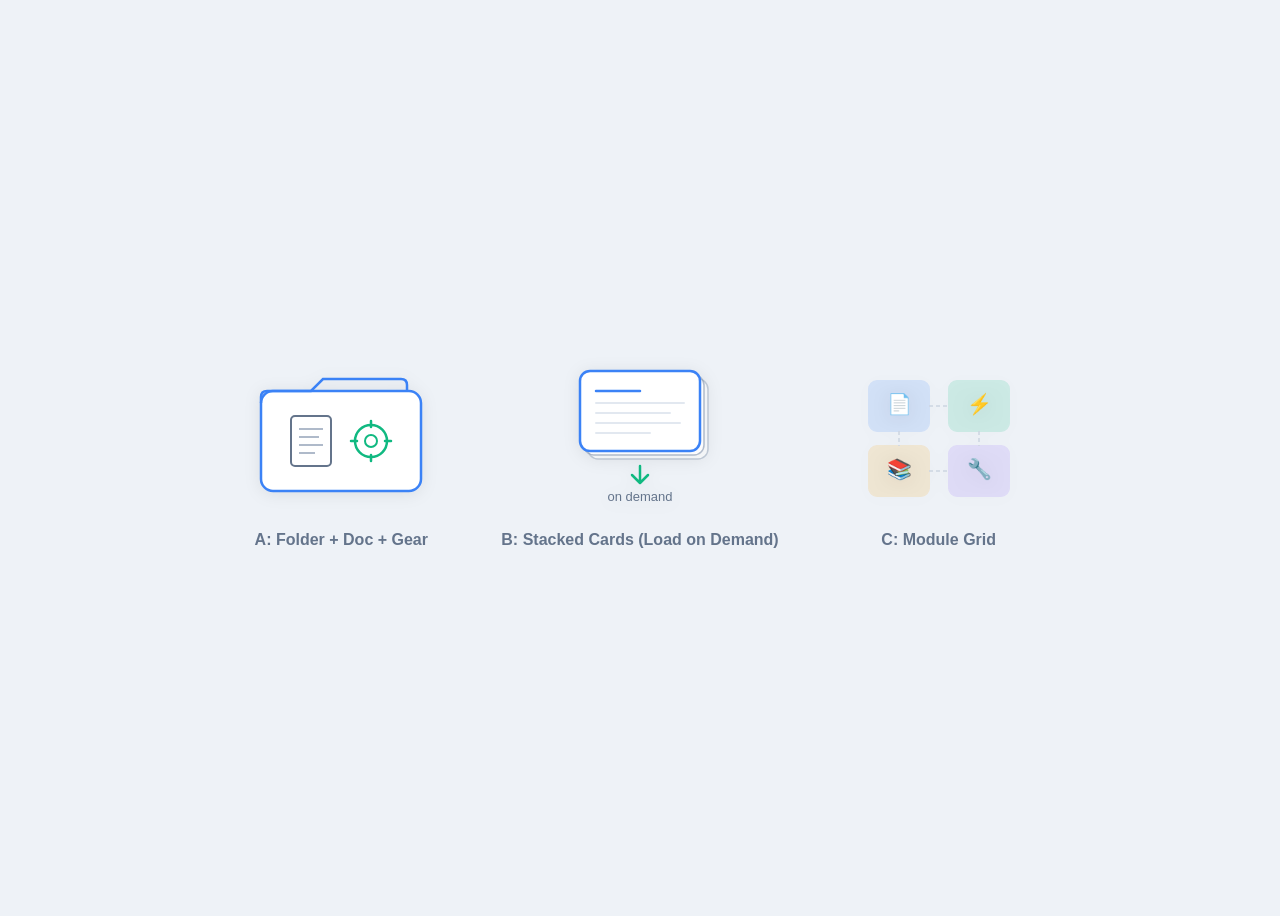
==== cover-icons-preview.html @ 92a73c65 "temp: cover icon options preview" ====
<!DOCTYPE html>
<html><head><meta charset="UTF-8"><title>Cover Icon Options</title>
<style>
body { background: #EEF2F7; display: flex; gap: 60px; justify-content: center; align-items: center; min-height: 100vh; flex-wrap: wrap; font-family: -apple-system, sans-serif; }
.option { text-align: center; }
.option h3 { margin-top: 16px; color: #64748B; font-size: 16px; }
svg { filter: drop-shadow(0 2px 8px rgba(0,0,0,0.08)); }
</style></head><body>

<div class="option">
<svg width="200" height="160" viewBox="0 0 200 160">
  <!-- Option A: Folder with doc + gear -->
  <rect x="20" y="40" width="160" height="100" rx="12" fill="white" stroke="#3B82F6" stroke-width="2.5"/>
  <path d="M20 52 L20 46 Q20 40 26 40 L70 40 L82 28 L160 28 Q166 28 166 34 L166 40" fill="none" stroke="#3B82F6" stroke-width="2.5"/>
  <!-- Doc icon -->
  <rect x="50" y="65" width="40" height="50" rx="4" fill="none" stroke="#64748B" stroke-width="2"/>
  <line x1="58" y1="78" x2="82" y2="78" stroke="#94A3B8" stroke-width="1.5"/>
  <line x1="58" y1="86" x2="78" y2="86" stroke="#94A3B8" stroke-width="1.5"/>
  <line x1="58" y1="94" x2="82" y2="94" stroke="#94A3B8" stroke-width="1.5"/>
  <line x1="58" y1="102" x2="74" y2="102" stroke="#94A3B8" stroke-width="1.5"/>
  <!-- Gear icon -->
  <circle cx="130" cy="90" r="16" fill="none" stroke="#10B981" stroke-width="2.5"/>
  <circle cx="130" cy="90" r="6" fill="none" stroke="#10B981" stroke-width="2"/>
  <line x1="130" y1="70" x2="130" y2="76" stroke="#10B981" stroke-width="2.5" stroke-linecap="round"/>
  <line x1="130" y1="104" x2="130" y2="110" stroke="#10B981" stroke-width="2.5" stroke-linecap="round"/>
  <line x1="110" y1="90" x2="116" y2="90" stroke="#10B981" stroke-width="2.5" stroke-linecap="round"/>
  <line x1="144" y1="90" x2="150" y2="90" stroke="#10B981" stroke-width="2.5" stroke-linecap="round"/>
</svg>
<h3>A: Folder + Doc + Gear</h3>
</div>

<div class="option">
<svg width="200" height="160" viewBox="0 0 200 160">
  <!-- Option B: Stacked cards / layers -->
  <rect x="40" y="20" width="120" height="80" rx="10" fill="white" stroke="#94A3B8" stroke-width="1.5" opacity="0.5" transform="translate(8, 8)"/>
  <rect x="40" y="20" width="120" height="80" rx="10" fill="white" stroke="#94A3B8" stroke-width="1.5" opacity="0.7" transform="translate(4, 4)"/>
  <rect x="40" y="20" width="120" height="80" rx="10" fill="white" stroke="#3B82F6" stroke-width="2.5"/>
  <!-- Lines on top card -->
  <line x1="56" y1="40" x2="100" y2="40" stroke="#3B82F6" stroke-width="2.5" stroke-linecap="round"/>
  <line x1="56" y1="52" x2="144" y2="52" stroke="#E2E8F0" stroke-width="2" stroke-linecap="round"/>
  <line x1="56" y1="62" x2="130" y2="62" stroke="#E2E8F0" stroke-width="2" stroke-linecap="round"/>
  <line x1="56" y1="72" x2="140" y2="72" stroke="#E2E8F0" stroke-width="2" stroke-linecap="round"/>
  <line x1="56" y1="82" x2="110" y2="82" stroke="#E2E8F0" stroke-width="2" stroke-linecap="round"/>
  <!-- Arrow indicating "load" -->
  <path d="M100 115 L100 130 M92 124 L100 132 L108 124" stroke="#10B981" stroke-width="2.5" fill="none" stroke-linecap="round" stroke-linejoin="round"/>
  <text x="100" y="150" text-anchor="middle" font-size="13" fill="#64748B" font-family="-apple-system, sans-serif">on demand</text>
</svg>
<h3>B: Stacked Cards (Load on Demand)</h3>
</div>

<div class="option">
<svg width="200" height="160" viewBox="0 0 200 160">
  <!-- Option C: Puzzle pieces -->
  <rect x="30" y="30" width="60" height="50" rx="8" fill="#3B82F6" opacity="0.15" stroke="#3B82F6" stroke-width="2"/>
  <text x="60" y="60" text-anchor="middle" font-size="20">📄</text>
  
  <rect x="110" y="30" width="60" height="50" rx="8" fill="#10B981" opacity="0.15" stroke="#10B981" stroke-width="2"/>
  <text x="140" y="60" text-anchor="middle" font-size="20">⚡</text>
  
  <rect x="30" y="95" width="60" height="50" rx="8" fill="#F59E0B" opacity="0.15" stroke="#F59E0B" stroke-width="2"/>
  <text x="60" y="125" text-anchor="middle" font-size="20">📚</text>
  
  <rect x="110" y="95" width="60" height="50" rx="8" fill="#8B5CF6" opacity="0.15" stroke="#8B5CF6" stroke-width="2"/>
  <text x="140" y="125" text-anchor="middle" font-size="20">🔧</text>
  
  <!-- Connection lines -->
  <line x1="90" y1="55" x2="110" y2="55" stroke="#CBD5E1" stroke-width="1.5" stroke-dasharray="4 3"/>
  <line x1="90" y1="120" x2="110" y2="120" stroke="#CBD5E1" stroke-width="1.5" stroke-dasharray="4 3"/>
  <line x1="60" y1="80" x2="60" y2="95" stroke="#CBD5E1" stroke-width="1.5" stroke-dasharray="4 3"/>
  <line x1="140" y1="80" x2="140" y2="95" stroke="#CBD5E1" stroke-width="1.5" stroke-dasharray="4 3"/>
</svg>
<h3>C: Module Grid</h3>
</div>

</body></html>
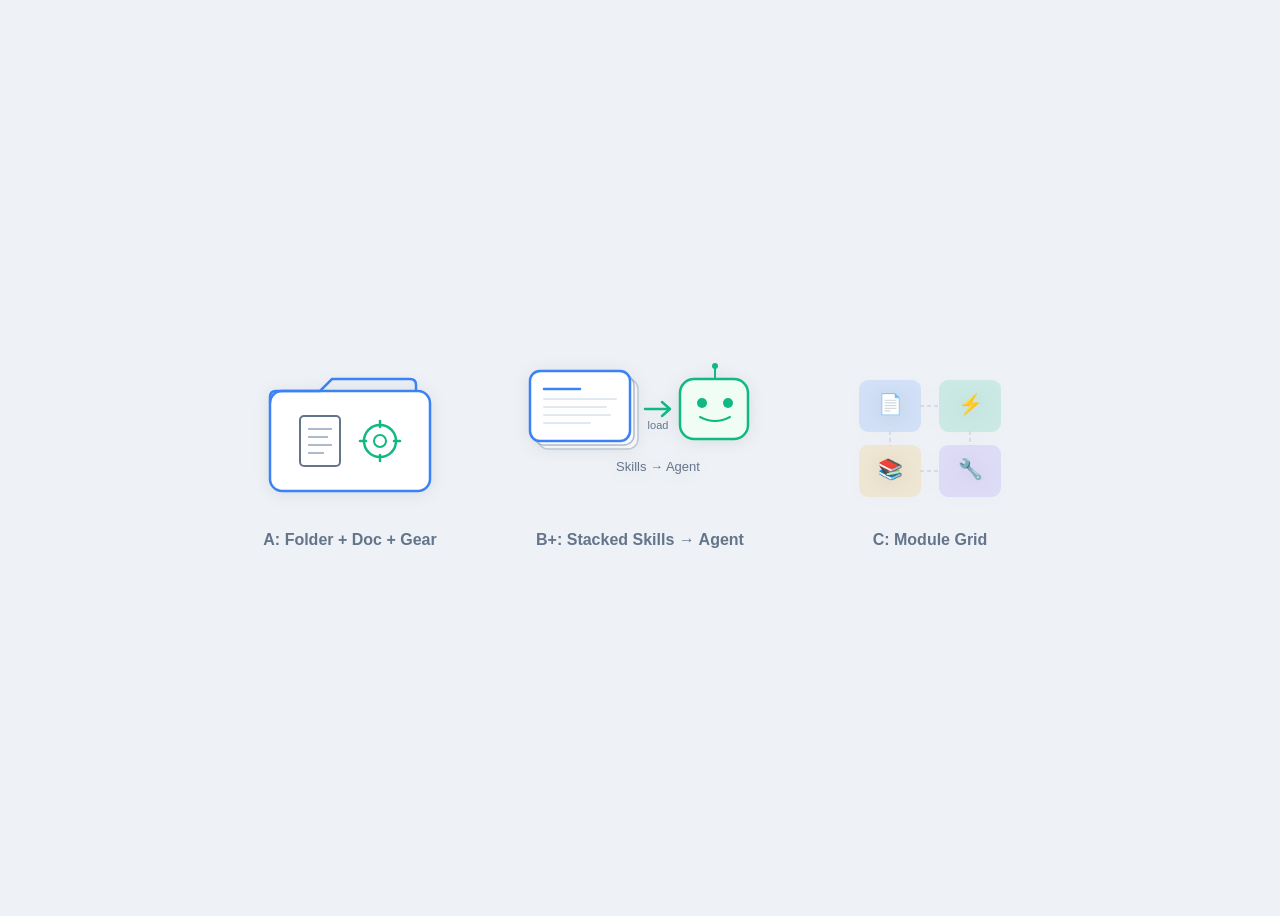
==== commit d9d6e92d: "temp: B+ cover icon with agent" ====
--- a/cover-icons-preview.html
+++ b/cover-icons-preview.html
@@ -30,22 +30,32 @@
 </div>
 
 <div class="option">
-<svg width="200" height="160" viewBox="0 0 200 160">
-  <!-- Option B: Stacked cards / layers -->
-  <rect x="40" y="20" width="120" height="80" rx="10" fill="white" stroke="#94A3B8" stroke-width="1.5" opacity="0.5" transform="translate(8, 8)"/>
-  <rect x="40" y="20" width="120" height="80" rx="10" fill="white" stroke="#94A3B8" stroke-width="1.5" opacity="0.7" transform="translate(4, 4)"/>
-  <rect x="40" y="20" width="120" height="80" rx="10" fill="white" stroke="#3B82F6" stroke-width="2.5"/>
+<svg width="260" height="160" viewBox="0 0 260 160">
+  <!-- Option B: Stacked cards → Agent -->
+  <rect x="20" y="20" width="100" height="70" rx="10" fill="white" stroke="#94A3B8" stroke-width="1.5" opacity="0.5" transform="translate(8, 8)"/>
+  <rect x="20" y="20" width="100" height="70" rx="10" fill="white" stroke="#94A3B8" stroke-width="1.5" opacity="0.7" transform="translate(4, 4)"/>
+  <rect x="20" y="20" width="100" height="70" rx="10" fill="white" stroke="#3B82F6" stroke-width="2.5"/>
   <!-- Lines on top card -->
-  <line x1="56" y1="40" x2="100" y2="40" stroke="#3B82F6" stroke-width="2.5" stroke-linecap="round"/>
-  <line x1="56" y1="52" x2="144" y2="52" stroke="#E2E8F0" stroke-width="2" stroke-linecap="round"/>
-  <line x1="56" y1="62" x2="130" y2="62" stroke="#E2E8F0" stroke-width="2" stroke-linecap="round"/>
-  <line x1="56" y1="72" x2="140" y2="72" stroke="#E2E8F0" stroke-width="2" stroke-linecap="round"/>
-  <line x1="56" y1="82" x2="110" y2="82" stroke="#E2E8F0" stroke-width="2" stroke-linecap="round"/>
-  <!-- Arrow indicating "load" -->
-  <path d="M100 115 L100 130 M92 124 L100 132 L108 124" stroke="#10B981" stroke-width="2.5" fill="none" stroke-linecap="round" stroke-linejoin="round"/>
-  <text x="100" y="150" text-anchor="middle" font-size="13" fill="#64748B" font-family="-apple-system, sans-serif">on demand</text>
+  <line x1="34" y1="38" x2="70" y2="38" stroke="#3B82F6" stroke-width="2.5" stroke-linecap="round"/>
+  <line x1="34" y1="48" x2="106" y2="48" stroke="#E2E8F0" stroke-width="2" stroke-linecap="round"/>
+  <line x1="34" y1="56" x2="96" y2="56" stroke="#E2E8F0" stroke-width="2" stroke-linecap="round"/>
+  <line x1="34" y1="64" x2="100" y2="64" stroke="#E2E8F0" stroke-width="2" stroke-linecap="round"/>
+  <line x1="34" y1="72" x2="80" y2="72" stroke="#E2E8F0" stroke-width="2" stroke-linecap="round"/>
+  <!-- Arrow -->
+  <path d="M135 58 L158 58 M152 51 L160 58 L152 65" stroke="#10B981" stroke-width="2.5" fill="none" stroke-linecap="round" stroke-linejoin="round"/>
+  <text x="148" y="78" text-anchor="middle" font-size="11" fill="#64748B" font-family="-apple-system, sans-serif">load</text>
+  <!-- Agent icon -->
+  <rect x="170" y="28" width="68" height="60" rx="14" fill="#F0FDF4" stroke="#10B981" stroke-width="2.5"/>
+  <!-- Robot face -->
+  <circle cx="192" cy="52" r="5" fill="#10B981"/>
+  <circle cx="218" cy="52" r="5" fill="#10B981"/>
+  <path d="M190 66 Q205 74 220 66" fill="none" stroke="#10B981" stroke-width="2" stroke-linecap="round"/>
+  <!-- Antenna -->
+  <line x1="205" y1="28" x2="205" y2="18" stroke="#10B981" stroke-width="2" stroke-linecap="round"/>
+  <circle cx="205" cy="15" r="3" fill="#10B981"/>
+  <text x="148" y="120" text-anchor="middle" font-size="13" fill="#64748B" font-family="-apple-system, sans-serif">Skills → Agent</text>
 </svg>
-<h3>B: Stacked Cards (Load on Demand)</h3>
+<h3>B+: Stacked Skills → Agent</h3>
 </div>
 
 <div class="option">
